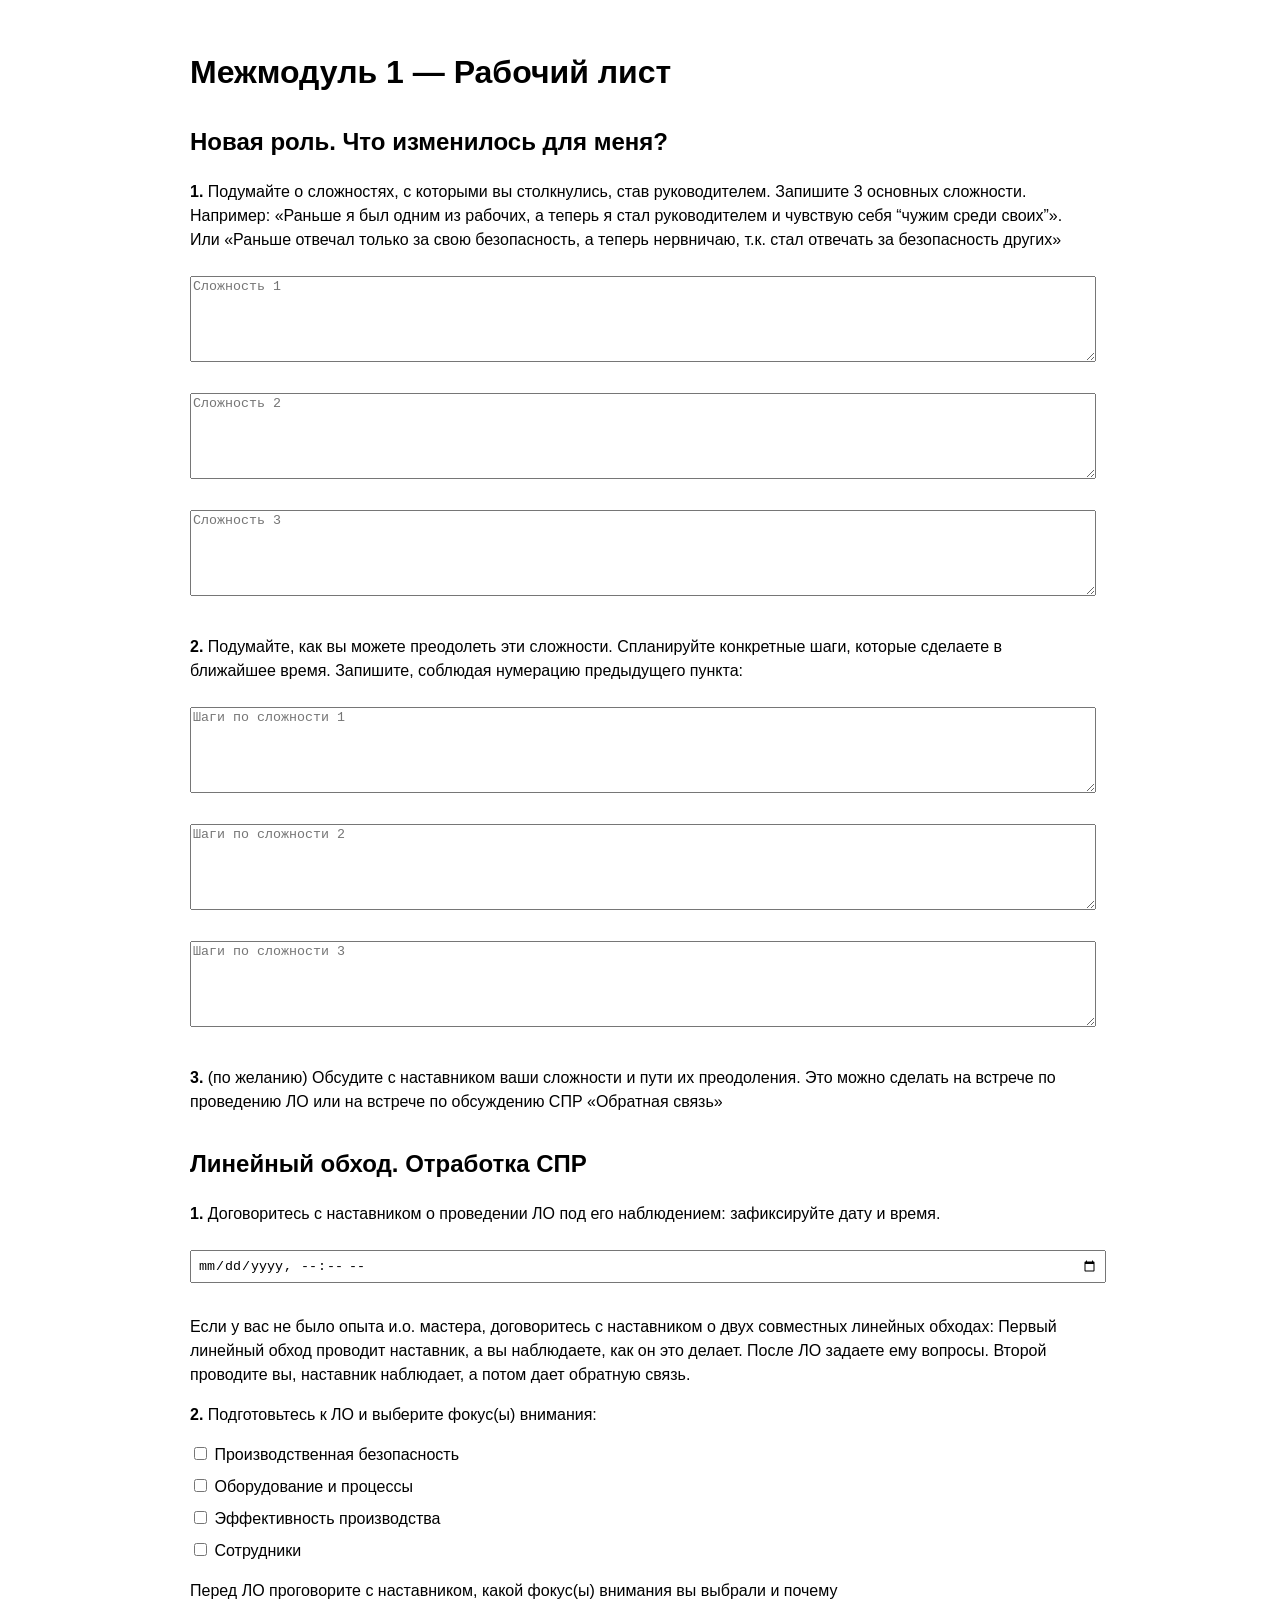
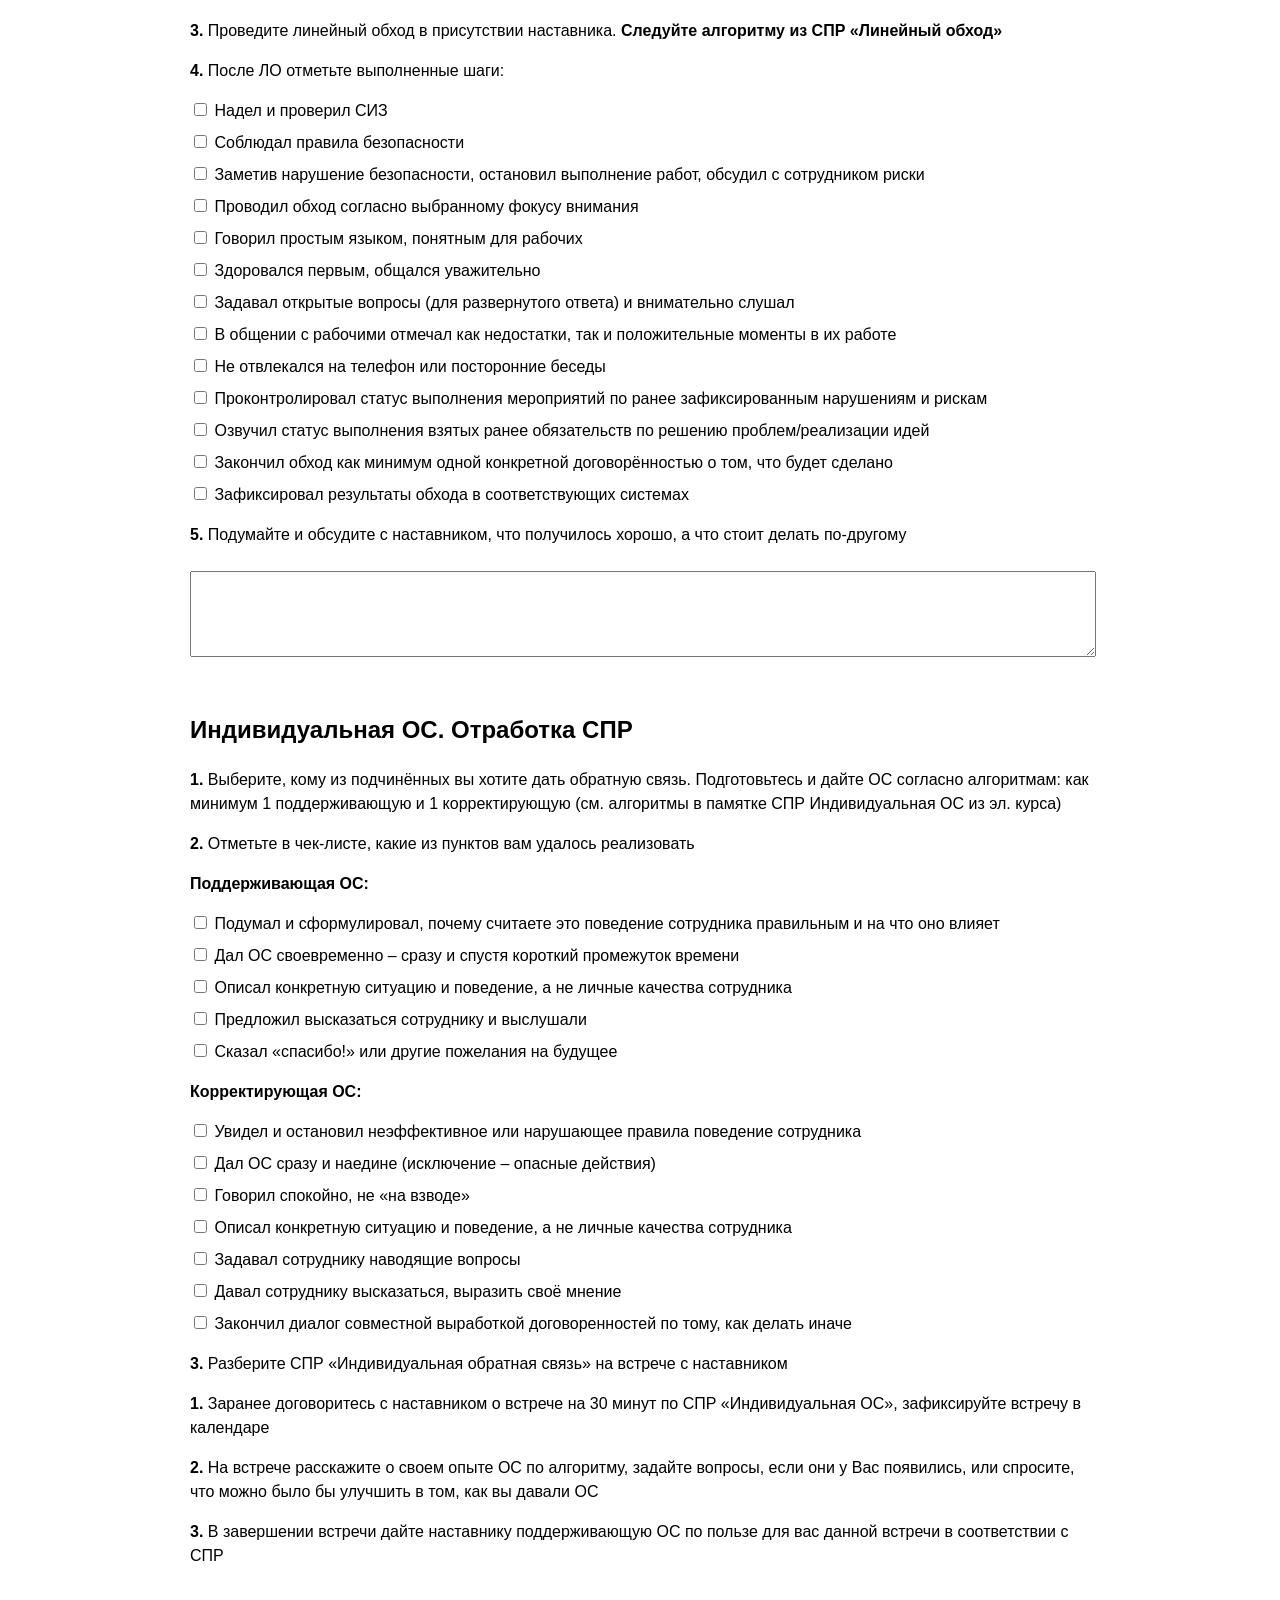
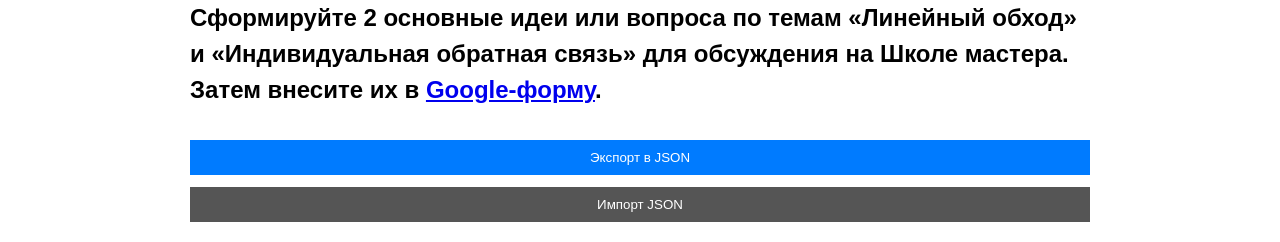
==== participant.html @ 98afce7a "Добавлены HTML и CSS файлы для страниц участника и наставника, реализованы функции экспорта и импорт" ====
<!DOCTYPE html>
<html lang="ru">
<head>
<meta charset="UTF-8">
<meta name="viewport" content="width=device-width, initial-scale=1">
<title>Межмодуль 1 — Рабочий лист</title>
<link rel="stylesheet" href="css/styles.css">
</head>
<body>

<h1>Межмодуль 1 — Рабочий лист</h1>

<div class="section">
<h2>Новая роль. Что изменилось для меня?</h2>

<p><b>1.</b> Подумайте о сложностях, с которыми вы столкнулись, став руководителем. Запишите 3 основных сложности. Например: «Раньше я был одним из рабочих, а теперь я стал руководителем и чувствую себя “чужим среди своих”».
Или «Раньше отвечал только за свою безопасность, а теперь нервничаю, т.к. стал отвечать за безопасность других» 
</p>

<textarea id="difficulty1" placeholder="Сложность 1"></textarea>
<textarea id="difficulty2" placeholder="Сложность 2"></textarea>
<textarea id="difficulty3" placeholder="Сложность 3"></textarea>

<p><b>2.</b> Подумайте, как вы можете преодолеть эти сложности. Спланируйте конкретные шаги, которые сделаете в ближайшее время. Запишите, соблюдая нумерацию предыдущего пункта:</p>

<textarea id="step1" placeholder="Шаги по сложности 1"></textarea>
<textarea id="step2" placeholder="Шаги по сложности 2"></textarea>
<textarea id="step3" placeholder="Шаги по сложности 3"></textarea>

<p><b>3.</b> (по желанию) Обсудите с наставником ваши сложности и пути их преодоления. Это можно сделать на встрече по проведению ЛО или на встрече по обсуждению СПР «Обратная связь»</p>
</div>

<div class="section">
<h2>Линейный обход. Отработка СПР</h2>

<p><b>1.</b> Договоритесь с наставником о проведении ЛО под его наблюдением: зафиксируйте дату и время.</p>
<input type="datetime-local" id="lo_datetime">

<div class="warning">
<p> Если у вас не было опыта и.о. мастера, договоритесь с наставником  о двух совместных линейных обходах:
Первый линейный обход проводит наставник, а вы наблюдаете, как он это делает. После ЛО задаете ему вопросы.
Второй проводите вы, наставник наблюдает, а потом дает обратную связь.</p>

</div>

<p><b>2.</b> Подготовьтесь к ЛО и выберите фокус(ы) внимания:</p>

<label><input type="checkbox" id="focus_safety"> Производственная безопасность</label>
<label><input type="checkbox" id="focus_equipment"> Оборудование и процессы</label>
<label><input type="checkbox" id="focus_efficiency"> Эффективность производства</label>
<label><input type="checkbox" id="focus_people"> Сотрудники</label>

<p>Перед ЛО проговорите с наставником, какой фокус(ы) внимания вы выбрали и почему</p>

<p><b>3.</b> Проведите линейный обход в присутствии наставника. <b>Следуйте алгоритму из СПР «Линейный обход»</b></p>

<p><b>4.</b> После ЛО отметьте выполненные шаги:</p>

<label><input type="checkbox" id="lo1"> Надел и проверил СИЗ</label>
<label><input type="checkbox" id="lo2"> Соблюдал правила безопасности</label>
<label><input type="checkbox" id="lo3"> Заметив нарушение безопасности, остановил выполнение работ, обсудил с сотрудником риски</label>
<label><input type="checkbox" id="lo4"> Проводил обход согласно выбранному фокусу внимания</label>
<label><input type="checkbox" id="lo5"> Говорил простым языком, понятным для рабочих</label>
<label><input type="checkbox" id="lo6"> Здоровался первым, общался уважительно</label>
<label><input type="checkbox" id="lo7"> Задавал открытые вопросы (для развернутого ответа) и внимательно слушал</label>
<label><input type="checkbox" id="lo8"> В общении с рабочими отмечал как недостатки, так и положительные моменты в их работе</label>
<label><input type="checkbox" id="lo9"> Не отвлекался на телефон или посторонние беседы</label>
<label><input type="checkbox" id="lo10"> Проконтролировал статус выполнения мероприятий по ранее зафиксированным нарушениям и рискам</label>
<label><input type="checkbox" id="lo11"> Озвучил статус выполнения взятых ранее обязательств по решению проблем/реализации идей</label>
<label><input type="checkbox" id="lo12"> Закончил обход как минимум одной конкретной договорённостью о том, что будет сделано</label>
<label><input type="checkbox" id="lo13"> Зафиксировал результаты обхода в соответствующих системах</label>

<p><b>5.</b> Подумайте и обсудите с наставником, что получилось хорошо, а что стоит делать по-другому</p>
<textarea id="lo_reflection"></textarea>
</div>

<div class="section">
<h2>Индивидуальная ОС. Отработка СПР</h2>

<p><b>1.</b> Выберите, кому из подчинённых вы хотите дать обратную связь. Подготовьтесь и дайте ОС согласно алгоритмам: как минимум 1 поддерживающую и 1 корректирующую (см. алгоритмы в памятке СПР Индивидуальная ОС из эл. курса)</p>

<p><b>2.</b> Отметьте в чек-листе, какие из пунктов вам удалось реализовать</p>

<p><b>Поддерживающая ОС:</b></p>

<label><input type="checkbox" id="pos1"> Подумал и сформулировал, почему считаете это поведение сотрудника правильным и на что оно влияет</label>
<label><input type="checkbox" id="pos2"> Дал ОС своевременно – сразу и спустя короткий промежуток времени</label>
<label><input type="checkbox" id="pos3"> Описал конкретную ситуацию и поведение, а не личные качества сотрудника</label>
<label><input type="checkbox" id="pos4"> Предложил высказаться сотруднику и выслушали
</label>
<label><input type="checkbox" id="pos5"> Сказал «спасибо!» или другие пожелания на будущее</label>

<p><b>Корректирующая ОС:</b></p>

<label><input type="checkbox" id="corr1"> Увидел и остановил неэффективное или нарушающее правила поведение сотрудника</label>
<label><input type="checkbox" id="corr2"> Дал ОС сразу и наедине (исключение – опасные действия)</label>
<label><input type="checkbox" id="corr3"> Говорил спокойно, не «на взводе»
</label>
<label><input type="checkbox" id="corr4"> Описал конкретную ситуацию и поведение, а не личные качества сотрудника</label>
<label><input type="checkbox" id="corr5"> Задавал сотруднику наводящие вопросы</label>
<label><input type="checkbox" id="corr6"> Давал сотруднику высказаться, выразить своё мнение</label>
<label><input type="checkbox" id="corr7"> Закончил диалог совместной выработкой договоренностей по тому, как делать иначе</label>

<p><b>3.</b> Разберите СПР «Индивидуальная обратная связь» на встрече с наставником</p>

<div class="warning">
<p><b>1.</b> Заранее договоритесь с наставником о встрече на 30 минут по СПР «Индивидуальная ОС», зафиксируйте встречу в календаре</p>

<p><b>2.</b> На встрече расскажите о своем опыте ОС по алгоритму, задайте вопросы, если они у Вас появились, или спросите, что можно было бы улучшить в том, как вы давали ОС</p>

<p><b>3.</b> В завершении встречи дайте наставнику поддерживающую ОС по пользе для вас данной встречи в соответствии с СПР</p>

</div>

</div>

<div class="section">
<h2>Сформируйте 2 основные идеи или вопроса по темам «Линейный обход» и «Индивидуальная обратная связь» для обсуждения на Школе мастера. Затем внесите их в <a href="https://docs.google.com/forms/d/e/1FAIpQLSdVFH6Nqu5DpVtIUybxoOPNNmEjU7OGVnF6GI4zR6n-VXIJmA/viewform" target="_blank" rel="noopener noreferrer">Google-форму</a>.</h2>

</div>

<script src="js/storage.js"></script>
<script src="js/export.js"></script>

<script>
initAutoSave("mezmodule_participant_v1");
</script>

<div class="actions">
<button onclick="exportJSON('mezmodule_participant_v1','participant_data')">
Экспорт в JSON
</button>

<button class="secondary" onclick="importJSON('mezmodule_participant_v1')">
Импорт JSON
</button>

</div>

</body>
</html>
---- css/styles.css ----
body {
  font-family: Arial, sans-serif;
  padding: 20px;
  line-height: 1.5;
  max-width: 900px;
  margin: auto;
}

h1, h2 {
  margin-top: 28px;
}

textarea {
  width: 100%;
  min-height: 80px;
  margin: 8px 0 16px 0;
}

input[type="datetime-local"] {
  width: 100%;
  padding: 6px;
  margin: 8px 0 16px 0;
}

label {
  display: block;
  margin-bottom: 8px;
}

.section {
  margin-bottom: 32px;
}

button, .btn {
  padding: 10px;body {
  font-family: Arial, sans-serif;
  padding: 20px;
  line-height: 1.5;
  max-width: 900px;
  margin: auto;
  background: #f8f9fa;
}

h1, h2 {
  margin-top: 28px;
}

textarea {
  width: 100%;
  min-height: 80px;
  margin: 8px 0 16px 0;
  padding: 8px;
  box-sizing: border-box;
}

input[type="datetime-local"] {
  width: 100%;
  padding: 8px;
  margin: 8px 0 16px 0;
  box-sizing: border-box;
}

label {
  display: block;
  margin-bottom: 8px;
  cursor: pointer;
}

.section {
  margin-bottom: 32px;
  padding: 16px;
  background: white;
  border-radius: 6px;
  box-shadow: 0 2px 6px rgba(0,0,0,0.05);
}

.note {
  font-size: 14px;
  color: #555;
}

.warning {
  background-color: #ffcc80;
  padding: 15px;
  border-radius: 6px;
  color: black;
  margin: 12px 0;
}

button, .btn {
  padding: 10px;
  width: 100%;
  margin-top: 12px;
  display: block;
  text-align: center;
  background: #007bff;
  color: white;
  text-decoration: none;
  border: none;
  cursor: pointer;
  border-radius: 4px;
}

button.secondary {
  background: #555;
}

.actions {
  margin-top: 24px;
}

  width: 100%;
  margin-top: 12px;
  display: block;
  text-align: center;
  background: #007bff;
  color: white;
  text-decoration: none;
  border: none;
  cursor: pointer;
}

button.secondary {
  background: #555;
}
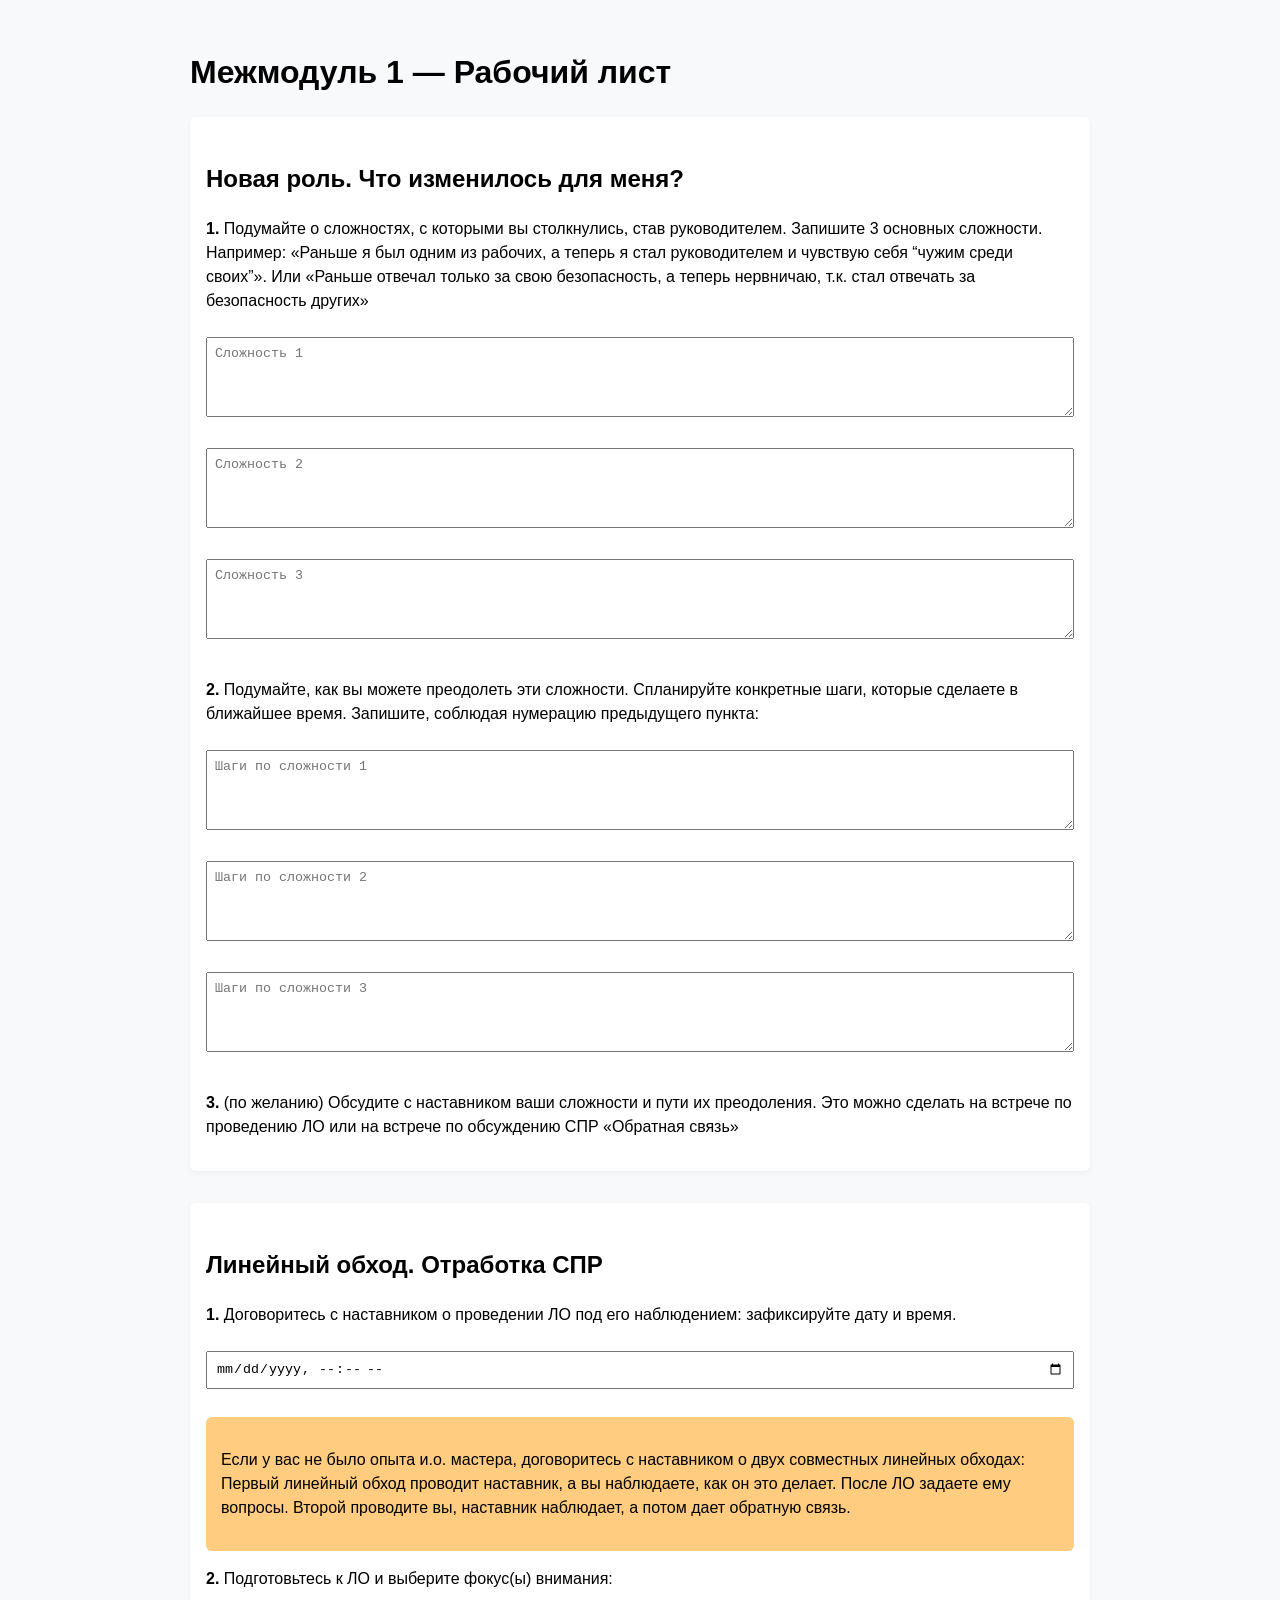
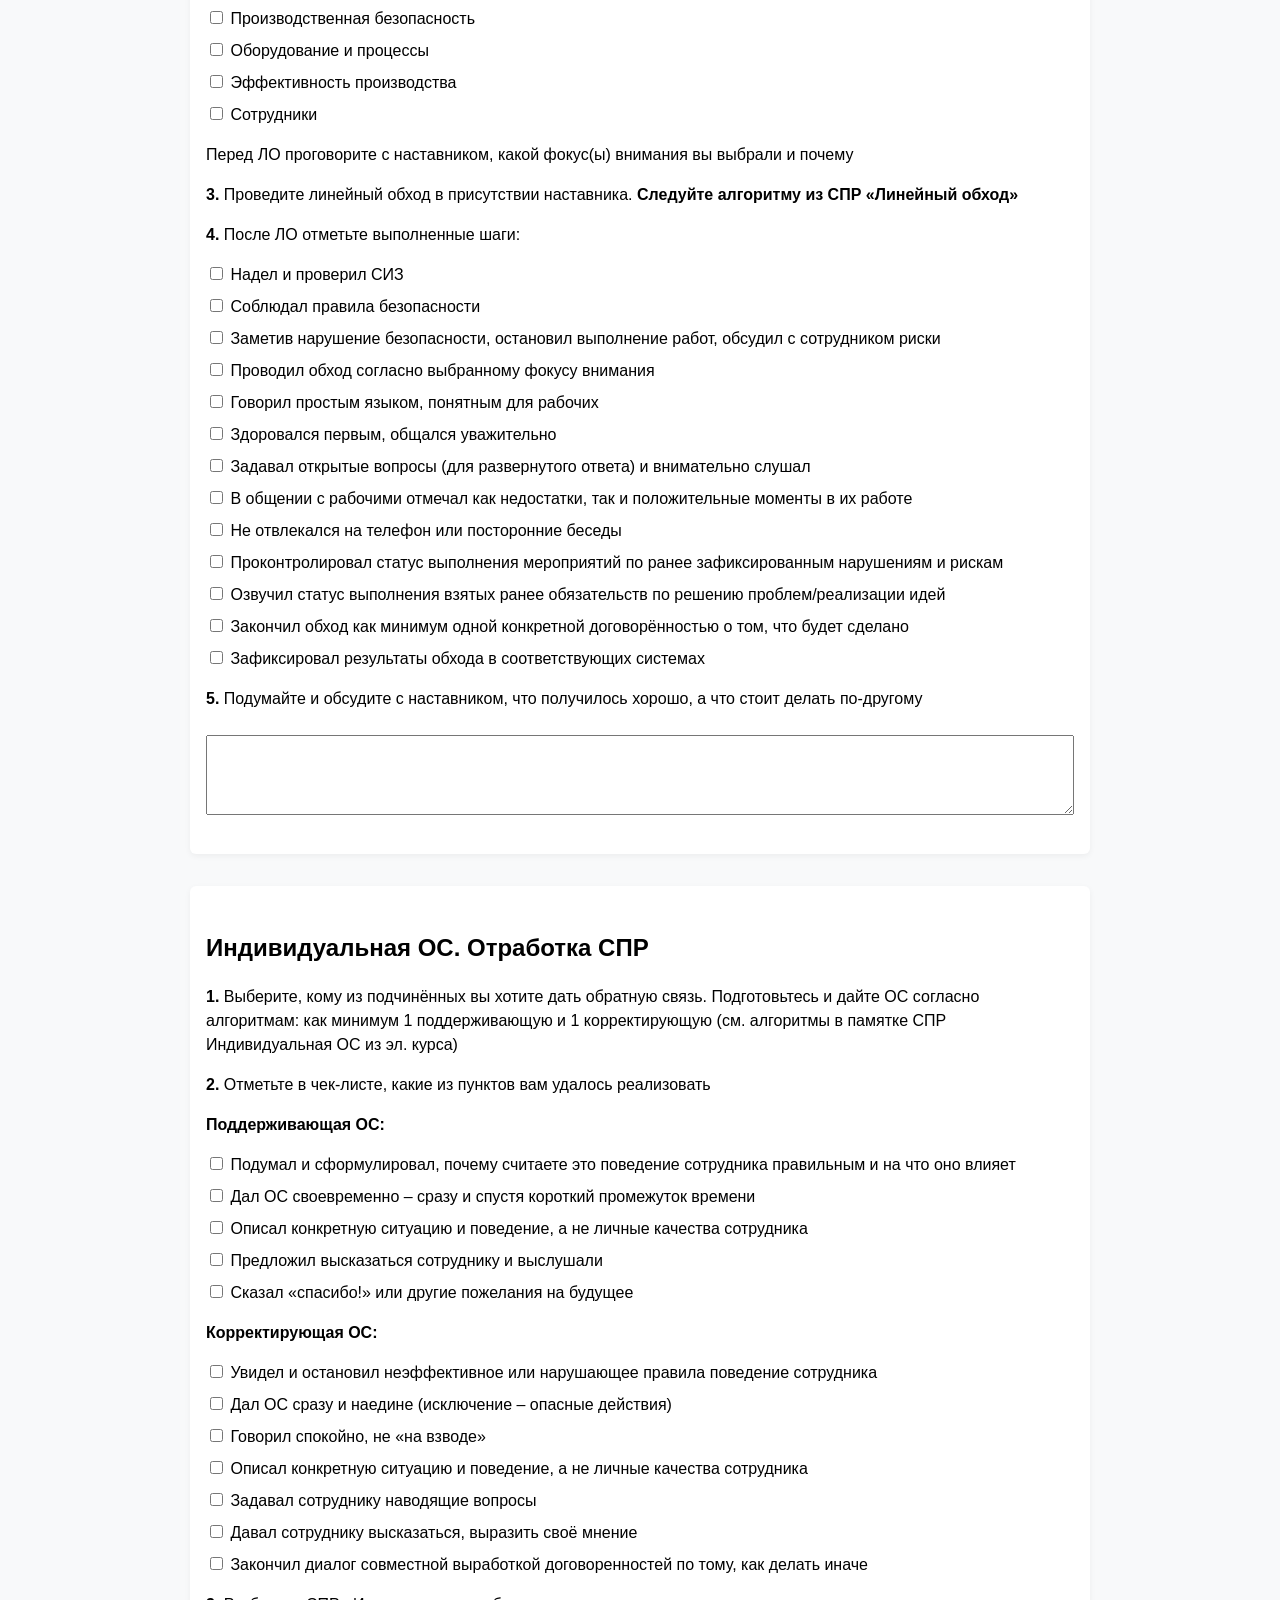
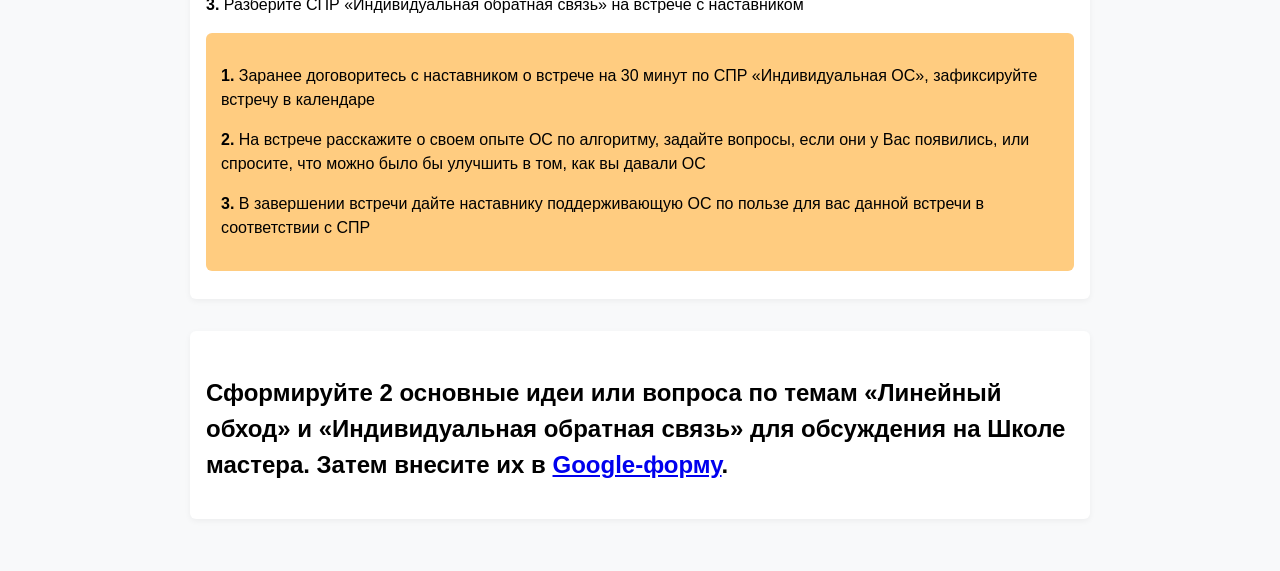
==== commit 9b5c4f82: "Удалены кнопки экспорта и импорта данных в формате JSON из страниц наставника и участника." ====
--- a/participant.html
+++ b/participant.html
@@ -126,17 +126,5 @@
 initAutoSave("mezmodule_participant_v1");
 </script>
 
-<div class="actions">
-<button onclick="exportJSON('mezmodule_participant_v1','participant_data')">
-Экспорт в JSON
-</button>
-
-<button class="secondary" onclick="importJSON('mezmodule_participant_v1')">
-Импорт JSON
-</button>
-
-</div>
-
 </body>
 </html>
-
--- a/css/styles.css
+++ b/css/styles.css
@@ -1,38 +1,5 @@
+/* Основные стили страницы */
 body {
-  font-family: Arial, sans-serif;
-  padding: 20px;
-  line-height: 1.5;
-  max-width: 900px;
-  margin: auto;
-}
-
-h1, h2 {
-  margin-top: 28px;
-}
-
-textarea {
-  width: 100%;
-  min-height: 80px;
-  margin: 8px 0 16px 0;
-}
-
-input[type="datetime-local"] {
-  width: 100%;
-  padding: 6px;
-  margin: 8px 0 16px 0;
-}
-
-label {
-  display: block;
-  margin-bottom: 8px;
-}
-
-.section {
-  margin-bottom: 32px;
-}
-
-button, .btn {
-  padding: 10px;body {
   font-family: Arial, sans-serif;
   padding: 20px;
   line-height: 1.5;
@@ -66,6 +33,7 @@
   cursor: pointer;
 }
 
+/* Секции и блоки контента */
 .section {
   margin-bottom: 32px;
   padding: 16px;
@@ -87,6 +55,7 @@
   margin: 12px 0;
 }
 
+/* Кнопки */
 button, .btn {
   padding: 10px;
   width: 100%;
@@ -105,21 +74,7 @@
   background: #555;
 }
 
+/* Контейнер для действий */
 .actions {
   margin-top: 24px;
 }
-
-  width: 100%;
-  margin-top: 12px;
-  display: block;
-  text-align: center;
-  background: #007bff;
-  color: white;
-  text-decoration: none;
-  border: none;
-  cursor: pointer;
-}
-
-button.secondary {
-  background: #555;
-}
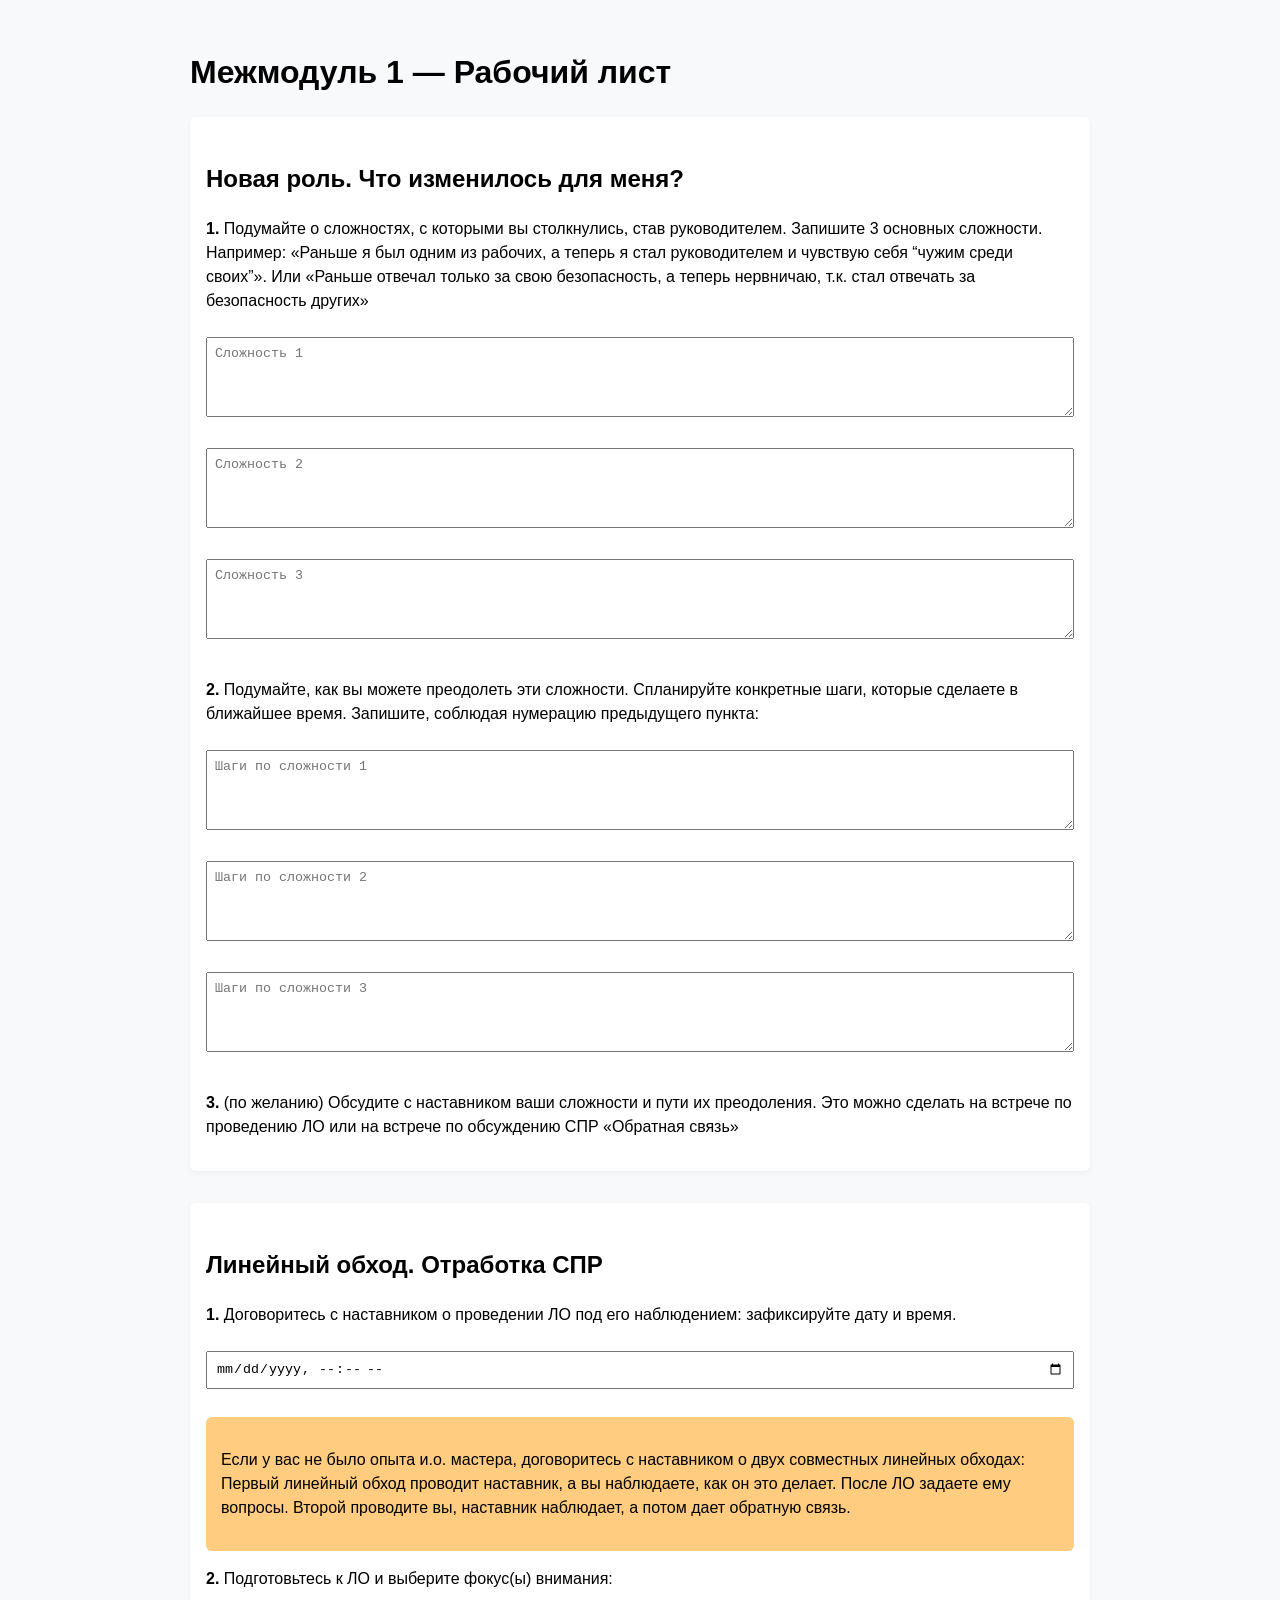
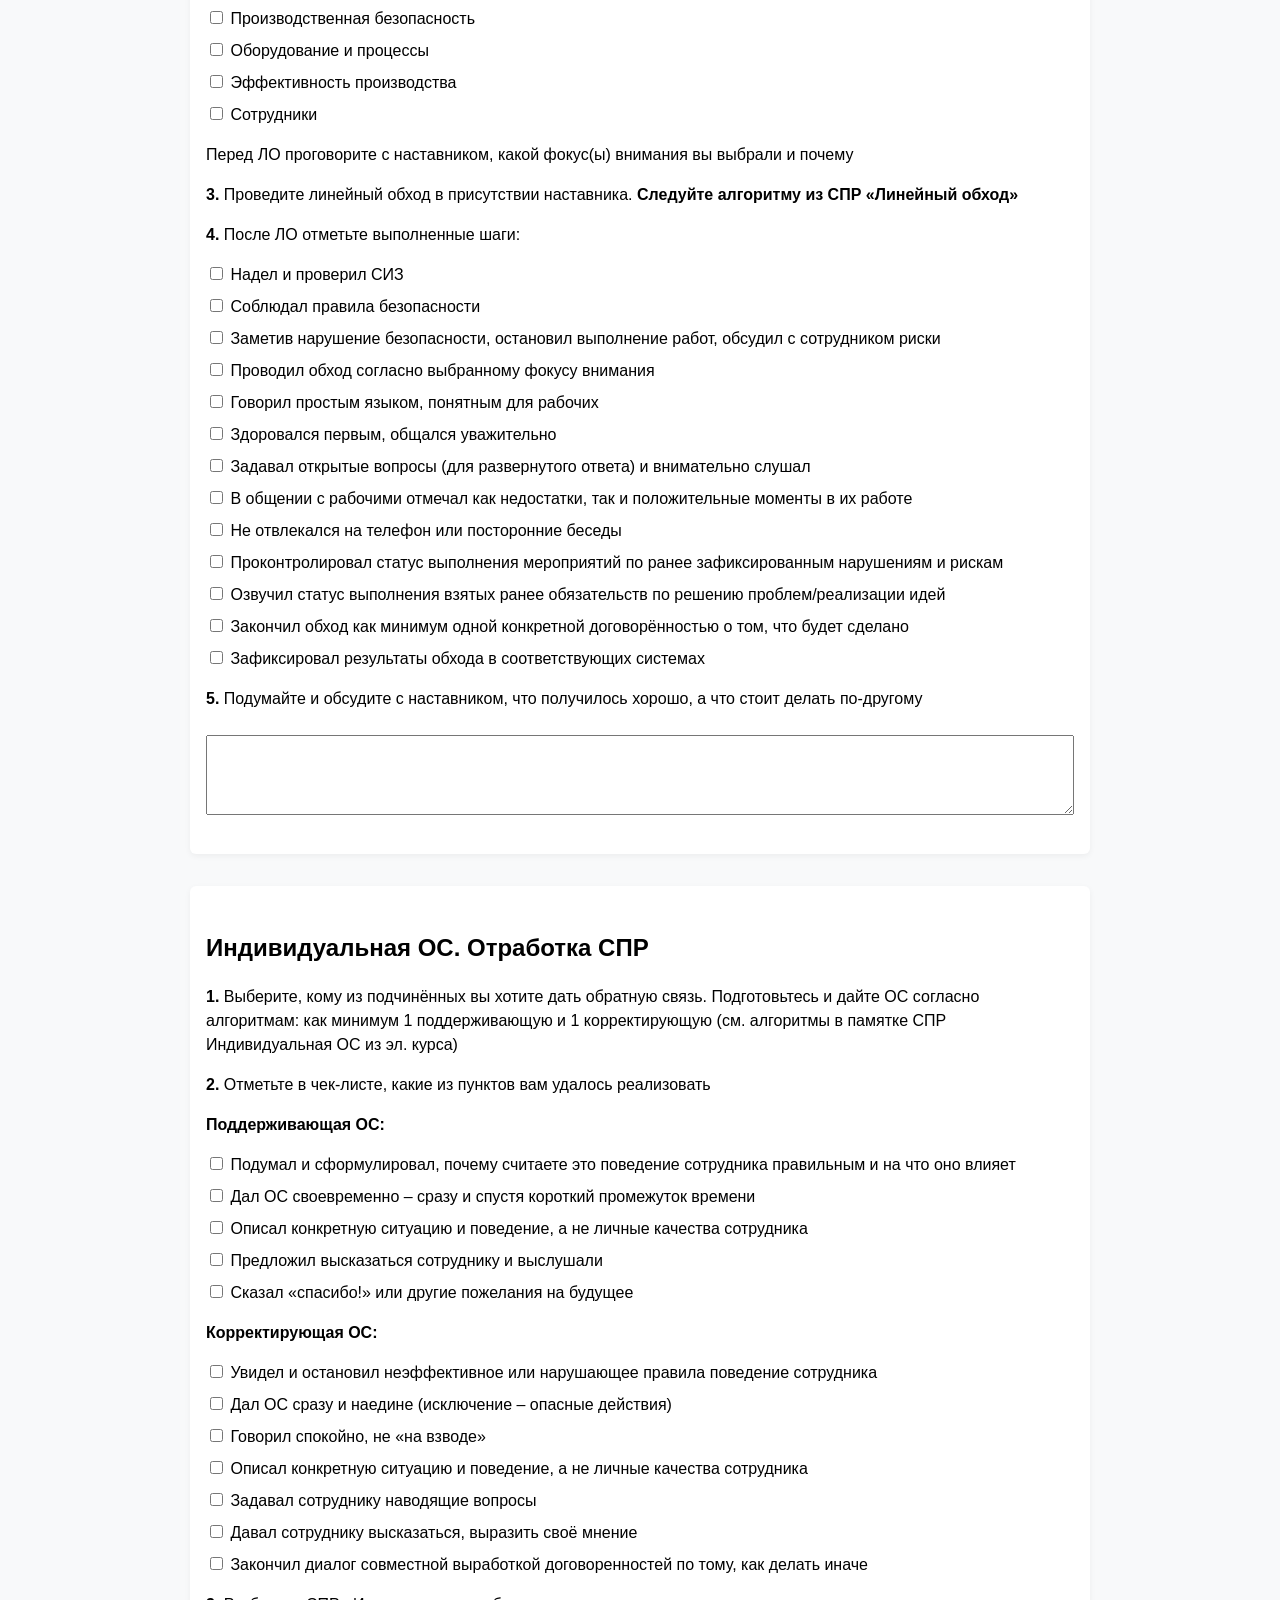
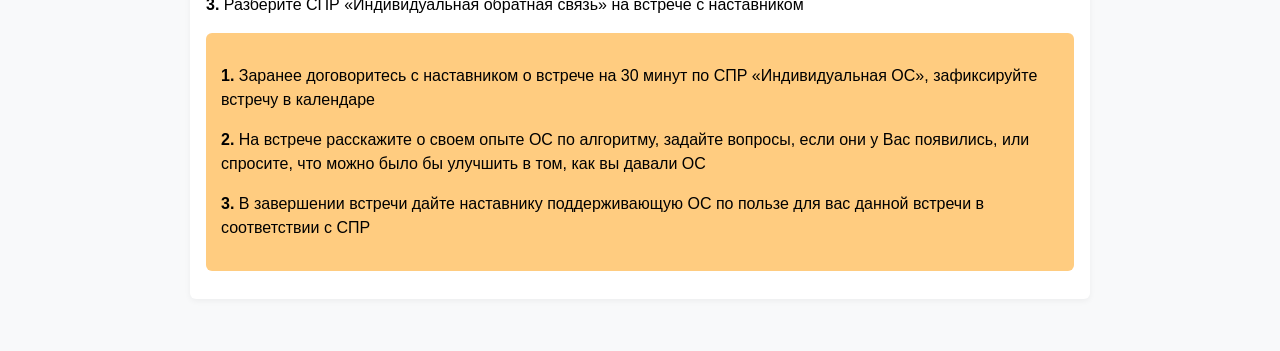
==== commit dbbc2114: "Удален раздел с вопросами для обсуждения из страницы участника." ====
--- a/participant.html
+++ b/participant.html
@@ -114,11 +114,6 @@
 
 </div>
 
-<div class="section">
-<h2>Сформируйте 2 основные идеи или вопроса по темам «Линейный обход» и «Индивидуальная обратная связь» для обсуждения на Школе мастера. Затем внесите их в <a href="https://docs.google.com/forms/d/e/1FAIpQLSdVFH6Nqu5DpVtIUybxoOPNNmEjU7OGVnF6GI4zR6n-VXIJmA/viewform" target="_blank" rel="noopener noreferrer">Google-форму</a>.</h2>
-
-</div>
-
 <script src="js/storage.js"></script>
 <script src="js/export.js"></script>
 
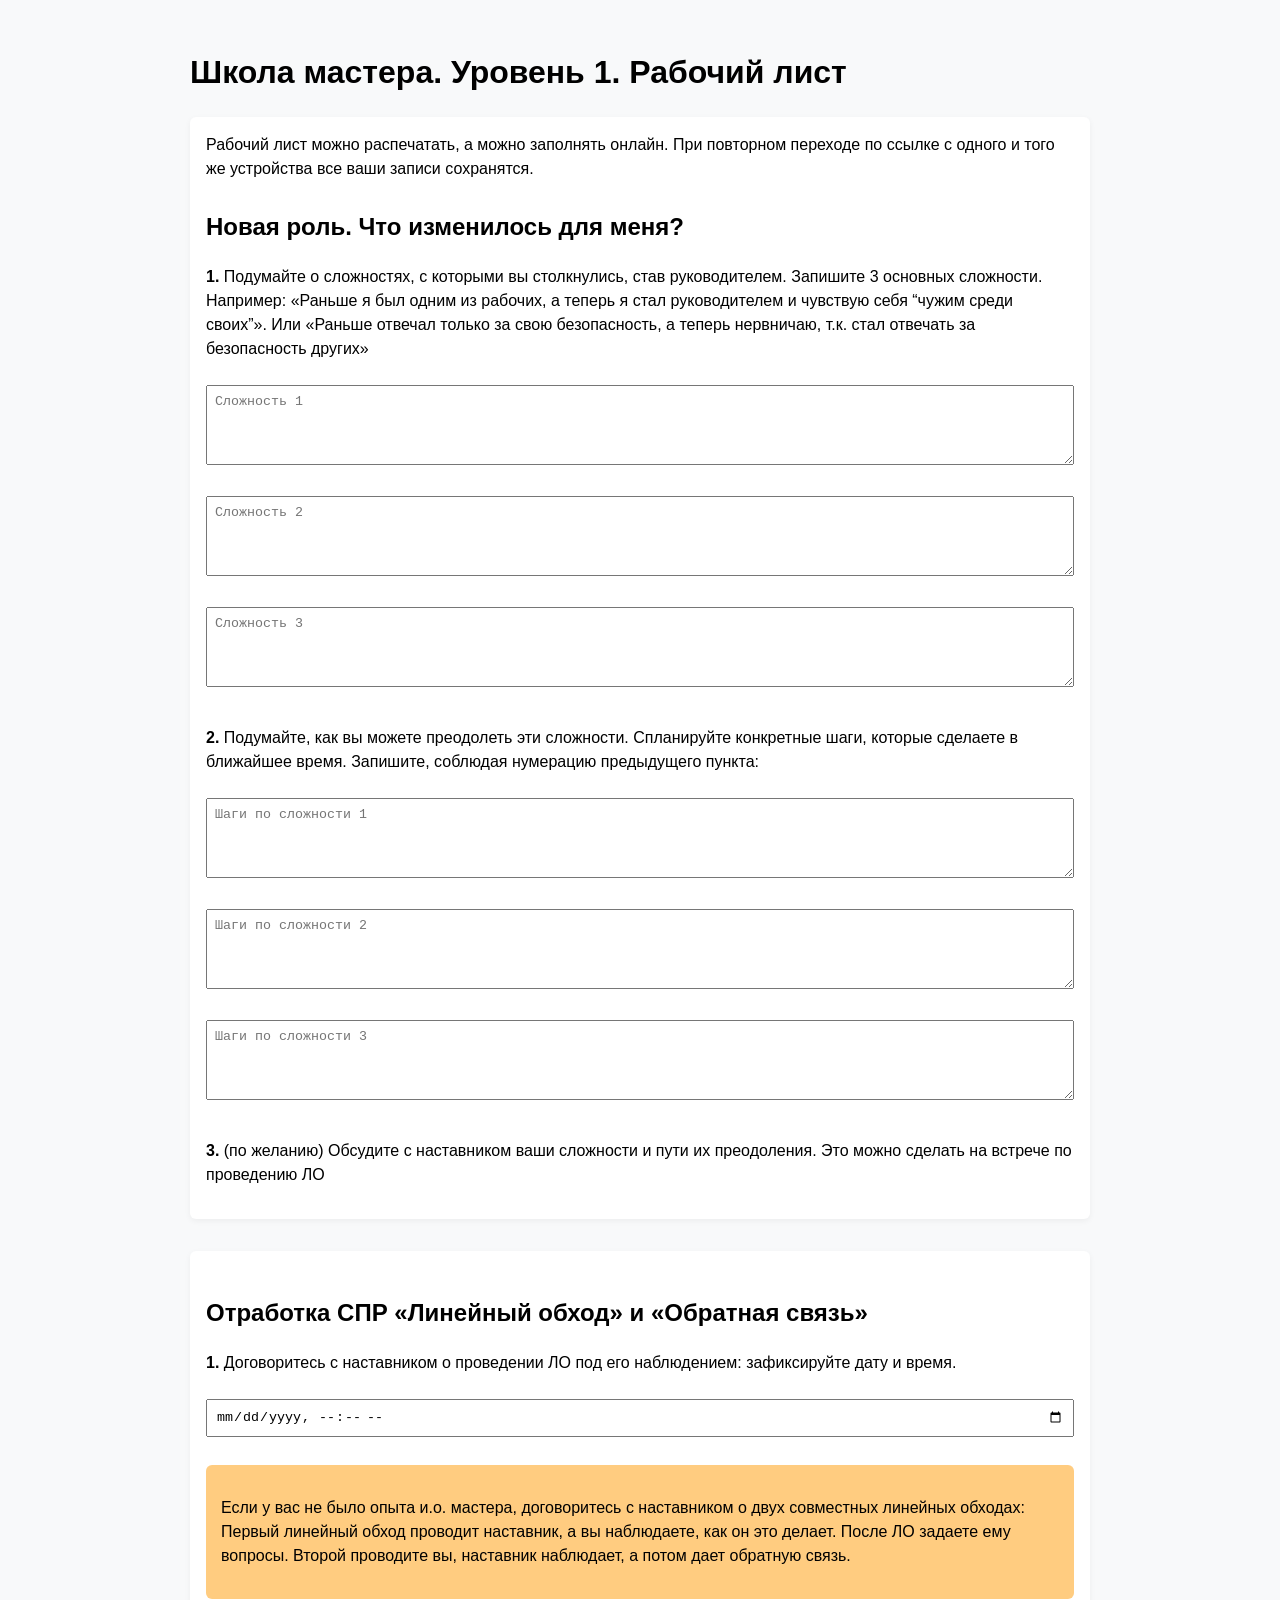
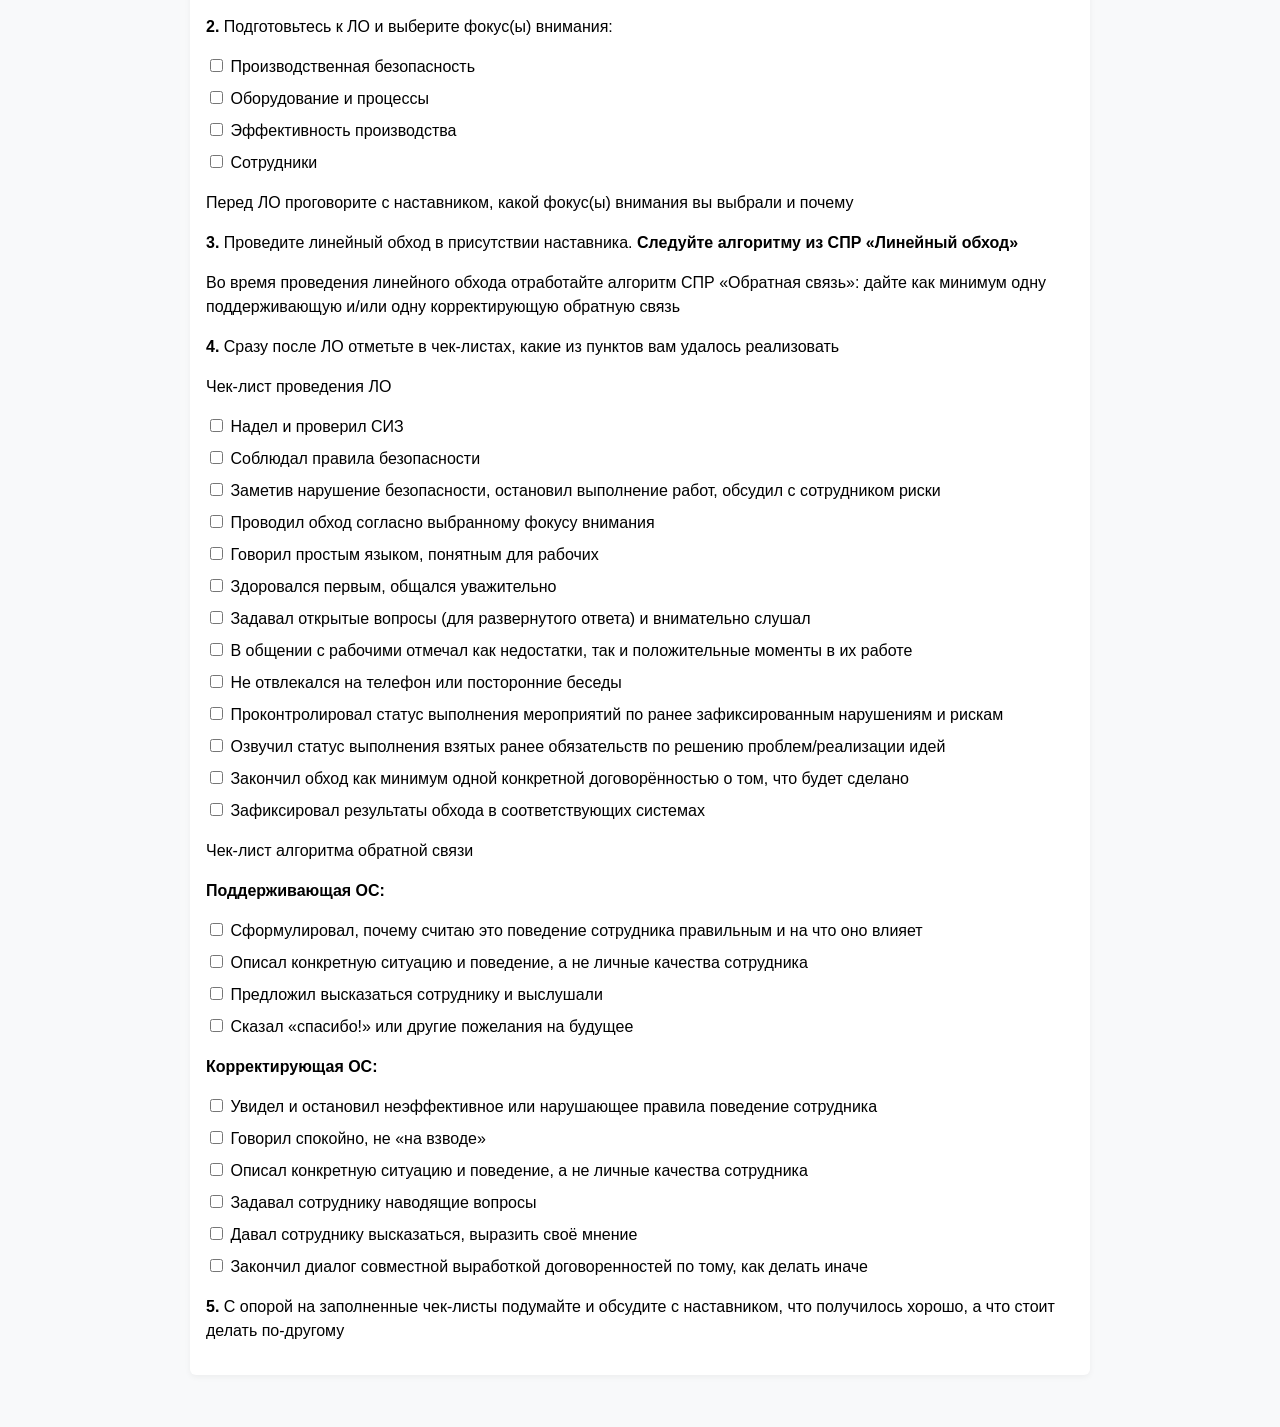
==== commit a875f3c3: "Обновлены заголовки и текст на страницах наставника и участника." ====
--- a/participant.html
+++ b/participant.html
@@ -3,14 +3,17 @@
 <head>
 <meta charset="UTF-8">
 <meta name="viewport" content="width=device-width, initial-scale=1">
-<title>Межмодуль 1 — Рабочий лист</title>
+<title>Школа мастера. Уровень 1. Рабочий лист</title>
 <link rel="stylesheet" href="css/styles.css">
 </head>
 <body>
 
-<h1>Межмодуль 1 — Рабочий лист</h1>
+<h1>Школа мастера. Уровень 1. Рабочий лист</h1>
 
 <div class="section">
+
+Рабочий лист можно распечатать, а можно заполнять онлайн. При повторном переходе по ссылке с одного и того же устройства все ваши записи сохранятся.
+
 <h2>Новая роль. Что изменилось для меня?</h2>
 
 <p><b>1.</b> Подумайте о сложностях, с которыми вы столкнулись, став руководителем. Запишите 3 основных сложности. Например: «Раньше я был одним из рабочих, а теперь я стал руководителем и чувствую себя “чужим среди своих”».
@@ -27,11 +30,12 @@
 <textarea id="step2" placeholder="Шаги по сложности 2"></textarea>
 <textarea id="step3" placeholder="Шаги по сложности 3"></textarea>
 
-<p><b>3.</b> (по желанию) Обсудите с наставником ваши сложности и пути их преодоления. Это можно сделать на встрече по проведению ЛО или на встрече по обсуждению СПР «Обратная связь»</p>
+<p><b>3.</b> (по желанию) Обсудите с наставником ваши сложности и пути их преодоления. Это можно сделать на встрече по проведению ЛО</p>
 </div>
 
 <div class="section">
-<h2>Линейный обход. Отработка СПР</h2>
+<h2>Отработка СПР «Линейный обход» и «Обратная связь»
+</h2>
 
 <p><b>1.</b> Договоритесь с наставником о проведении ЛО под его наблюдением: зафиксируйте дату и время.</p>
 <input type="datetime-local" id="lo_datetime">
@@ -54,8 +58,12 @@
 
 <p><b>3.</b> Проведите линейный обход в присутствии наставника. <b>Следуйте алгоритму из СПР «Линейный обход»</b></p>
 
-<p><b>4.</b> После ЛО отметьте выполненные шаги:</p>
+<p>Во время проведения линейного обхода отработайте алгоритм СПР «Обратная связь»: дайте как минимум одну поддерживающую и/или одну корректирующую обратную связь</p>
 
+<p><b>4.</b> Сразу после ЛО отметьте в чек-листах, какие из пунктов вам удалось реализовать
+</p>
+
+<p>Чек-лист проведения ЛО</p>
 <label><input type="checkbox" id="lo1"> Надел и проверил СИЗ</label>
 <label><input type="checkbox" id="lo2"> Соблюдал правила безопасности</label>
 <label><input type="checkbox" id="lo3"> Заметив нарушение безопасности, остановил выполнение работ, обсудил с сотрудником риски</label>
@@ -70,21 +78,11 @@
 <label><input type="checkbox" id="lo12"> Закончил обход как минимум одной конкретной договорённостью о том, что будет сделано</label>
 <label><input type="checkbox" id="lo13"> Зафиксировал результаты обхода в соответствующих системах</label>
 
-<p><b>5.</b> Подумайте и обсудите с наставником, что получилось хорошо, а что стоит делать по-другому</p>
-<textarea id="lo_reflection"></textarea>
-</div>
-
-<div class="section">
-<h2>Индивидуальная ОС. Отработка СПР</h2>
-
-<p><b>1.</b> Выберите, кому из подчинённых вы хотите дать обратную связь. Подготовьтесь и дайте ОС согласно алгоритмам: как минимум 1 поддерживающую и 1 корректирующую (см. алгоритмы в памятке СПР Индивидуальная ОС из эл. курса)</p>
-
-<p><b>2.</b> Отметьте в чек-листе, какие из пунктов вам удалось реализовать</p>
+<p>Чек-лист алгоритма обратной связи</p>
 
 <p><b>Поддерживающая ОС:</b></p>
 
-<label><input type="checkbox" id="pos1"> Подумал и сформулировал, почему считаете это поведение сотрудника правильным и на что оно влияет</label>
-<label><input type="checkbox" id="pos2"> Дал ОС своевременно – сразу и спустя короткий промежуток времени</label>
+<label><input type="checkbox" id="pos1"> Сформулировал, почему считаю это поведение сотрудника правильным и на что оно влияет</label>
 <label><input type="checkbox" id="pos3"> Описал конкретную ситуацию и поведение, а не личные качества сотрудника</label>
 <label><input type="checkbox" id="pos4"> Предложил высказаться сотруднику и выслушали
 </label>
@@ -93,7 +91,6 @@
 <p><b>Корректирующая ОС:</b></p>
 
 <label><input type="checkbox" id="corr1"> Увидел и остановил неэффективное или нарушающее правила поведение сотрудника</label>
-<label><input type="checkbox" id="corr2"> Дал ОС сразу и наедине (исключение – опасные действия)</label>
 <label><input type="checkbox" id="corr3"> Говорил спокойно, не «на взводе»
 </label>
 <label><input type="checkbox" id="corr4"> Описал конкретную ситуацию и поведение, а не личные качества сотрудника</label>
@@ -101,16 +98,7 @@
 <label><input type="checkbox" id="corr6"> Давал сотруднику высказаться, выразить своё мнение</label>
 <label><input type="checkbox" id="corr7"> Закончил диалог совместной выработкой договоренностей по тому, как делать иначе</label>
 
-<p><b>3.</b> Разберите СПР «Индивидуальная обратная связь» на встрече с наставником</p>
-
-<div class="warning">
-<p><b>1.</b> Заранее договоритесь с наставником о встрече на 30 минут по СПР «Индивидуальная ОС», зафиксируйте встречу в календаре</p>
-
-<p><b>2.</b> На встрече расскажите о своем опыте ОС по алгоритму, задайте вопросы, если они у Вас появились, или спросите, что можно было бы улучшить в том, как вы давали ОС</p>
-
-<p><b>3.</b> В завершении встречи дайте наставнику поддерживающую ОС по пользе для вас данной встречи в соответствии с СПР</p>
-
-</div>
+<p><b>5.</b> С опорой на заполненные чек-листы подумайте и обсудите с наставником, что получилось хорошо, а что стоит делать по-другому</p>
 
 </div>
 
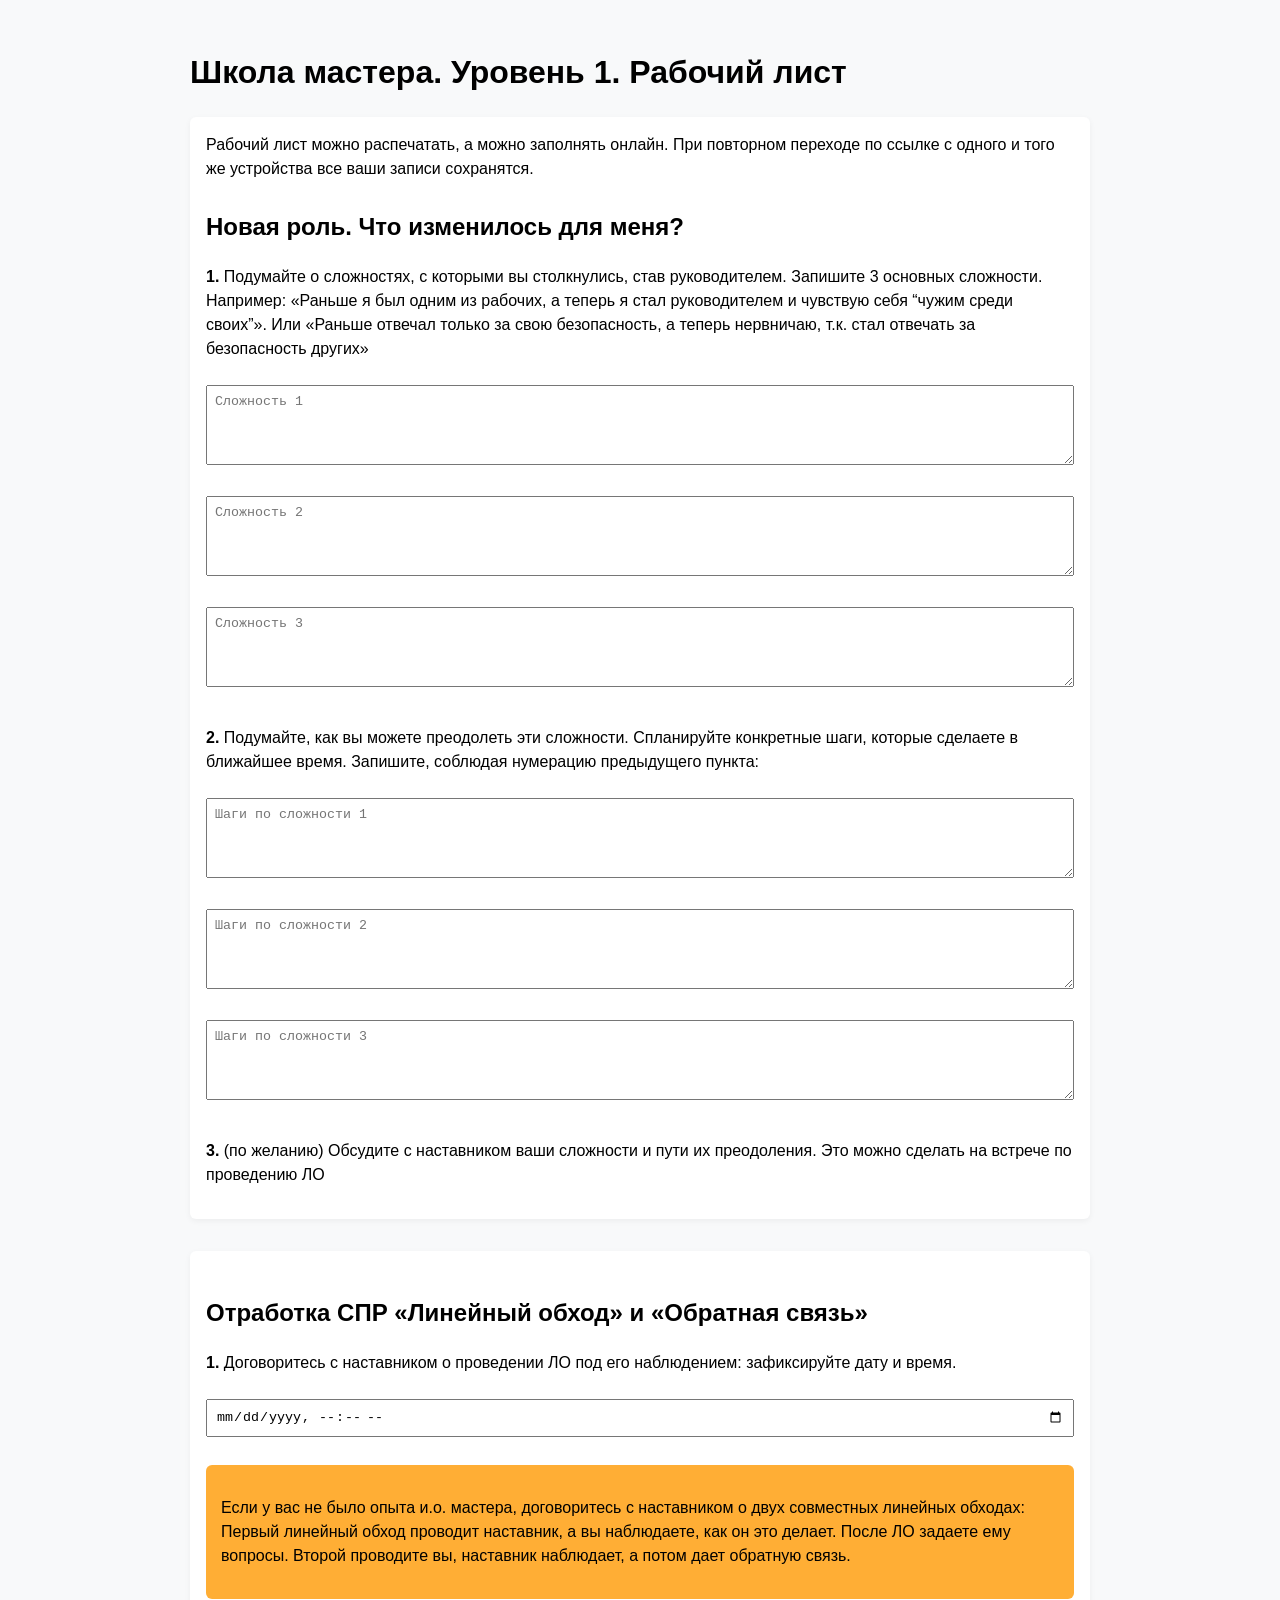
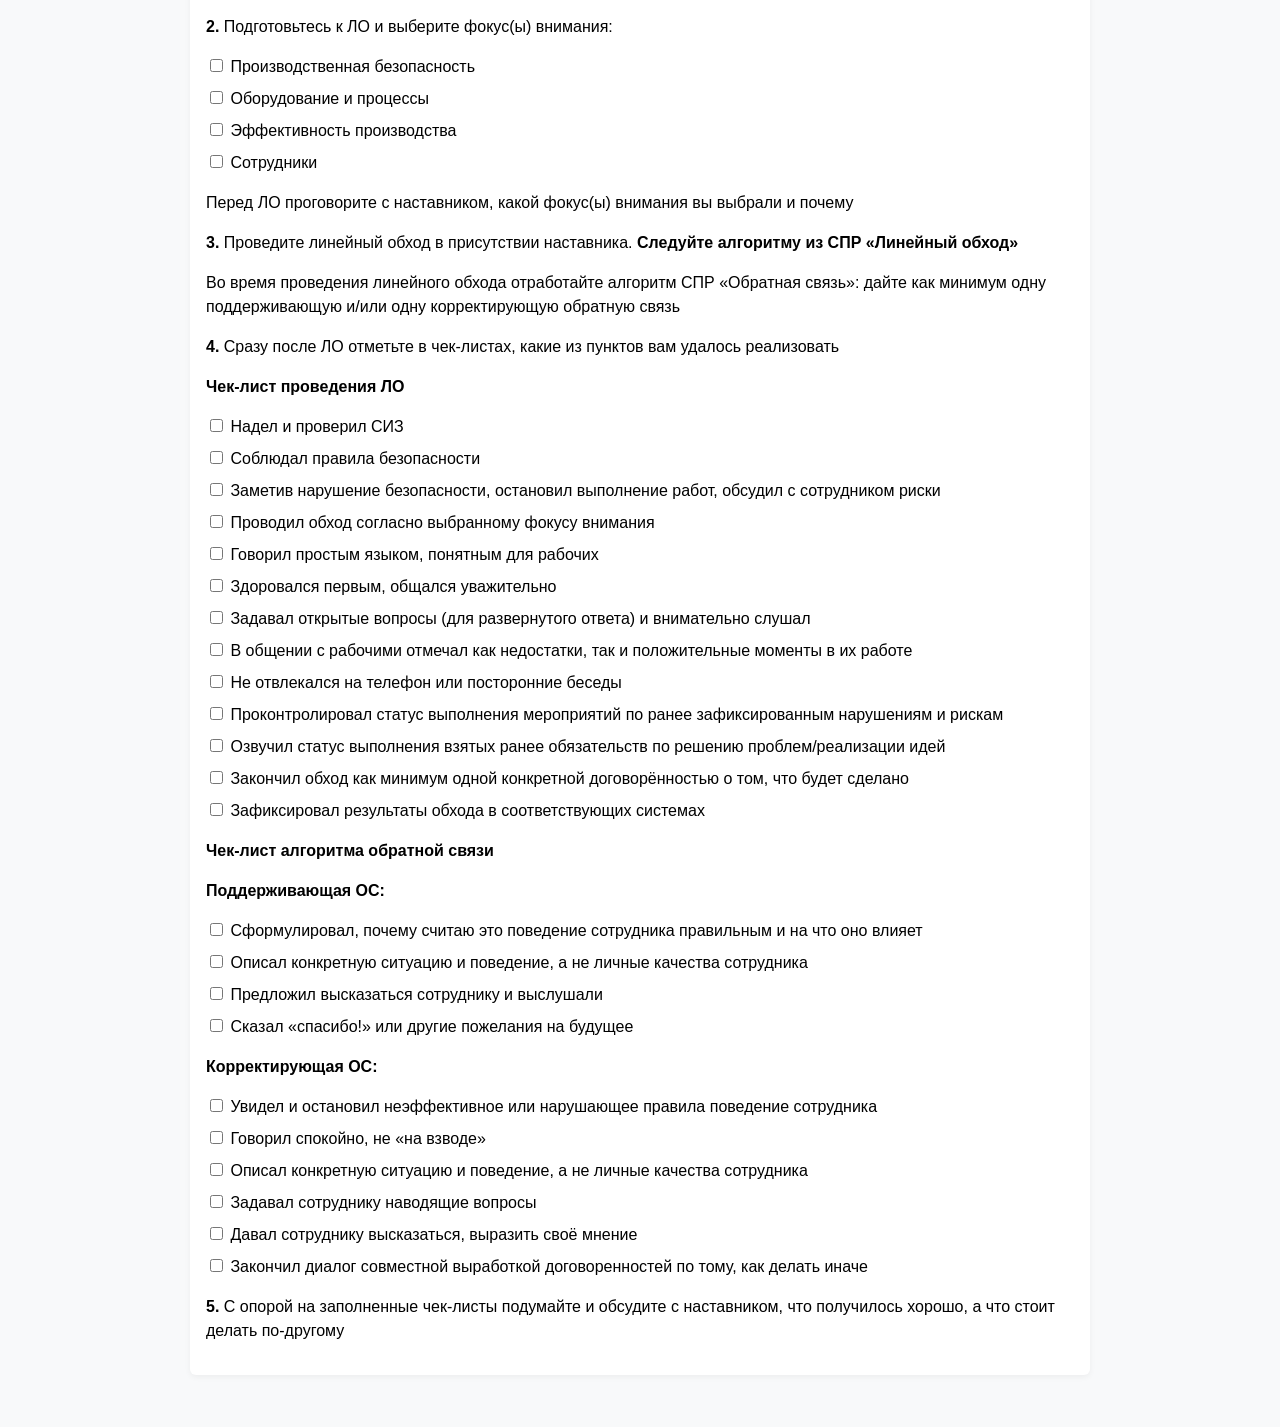
==== commit 68ec537e: "Улучшены заголовки чек-листов в страницах наставника и участника" ====
--- a/participant.html
+++ b/participant.html
@@ -63,7 +63,7 @@
 <p><b>4.</b> Сразу после ЛО отметьте в чек-листах, какие из пунктов вам удалось реализовать
 </p>
 
-<p>Чек-лист проведения ЛО</p>
+<p><b>Чек-лист проведения ЛО</b></p>
 <label><input type="checkbox" id="lo1"> Надел и проверил СИЗ</label>
 <label><input type="checkbox" id="lo2"> Соблюдал правила безопасности</label>
 <label><input type="checkbox" id="lo3"> Заметив нарушение безопасности, остановил выполнение работ, обсудил с сотрудником риски</label>
@@ -78,7 +78,7 @@
 <label><input type="checkbox" id="lo12"> Закончил обход как минимум одной конкретной договорённостью о том, что будет сделано</label>
 <label><input type="checkbox" id="lo13"> Зафиксировал результаты обхода в соответствующих системах</label>
 
-<p>Чек-лист алгоритма обратной связи</p>
+<p><b>Чек-лист алгоритма обратной связи</b></p>
 
 <p><b>Поддерживающая ОС:</b></p>
 
--- a/css/styles.css
+++ b/css/styles.css
@@ -48,7 +48,7 @@
 }
 
 .warning {
-  background-color: #ffcc80;
+  background-color: #ffae35;
   padding: 15px;
   border-radius: 6px;
   color: black;
